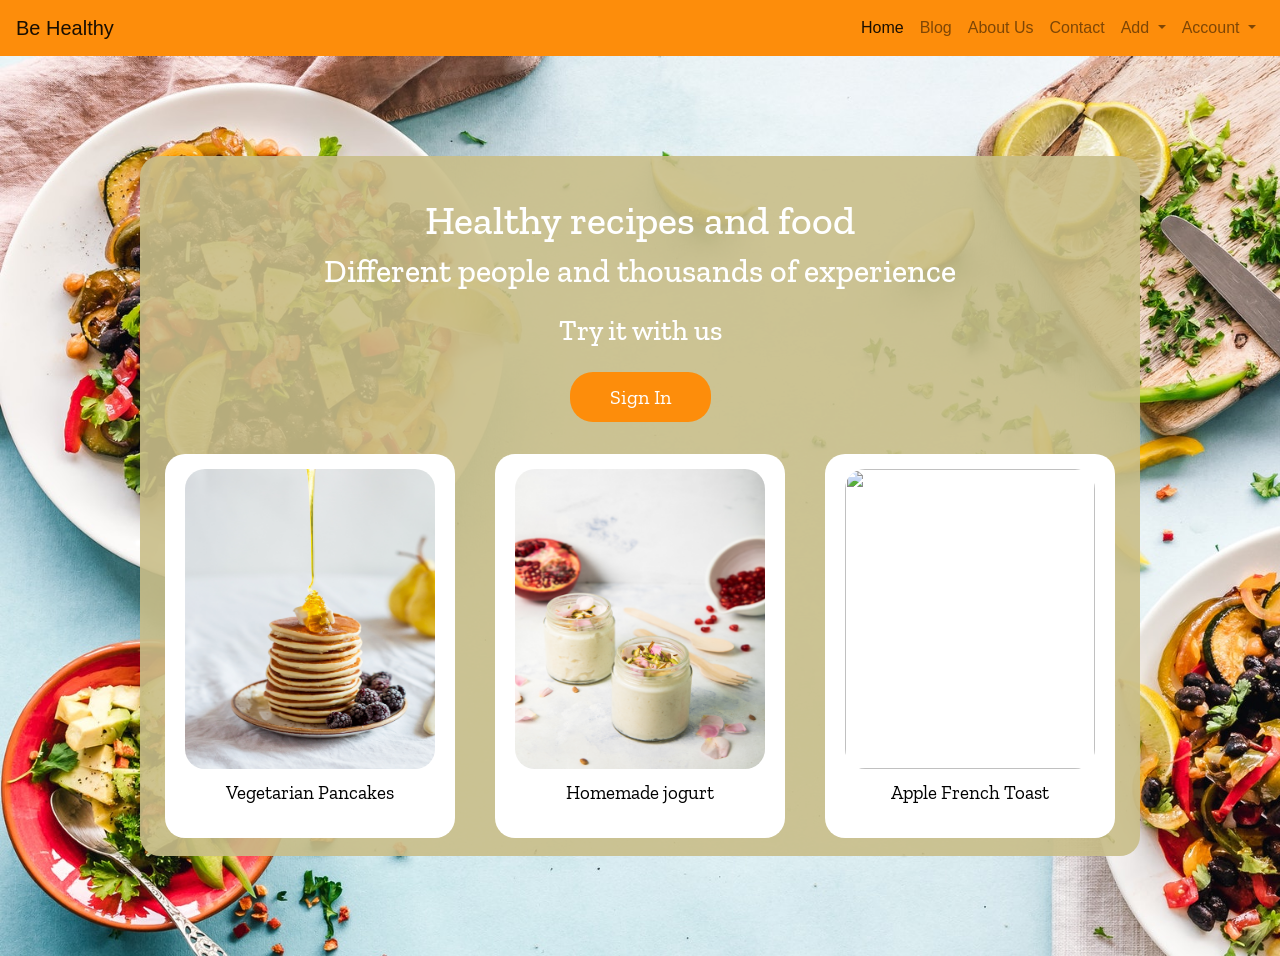
==== main.html @ 811f2bf8 "Initial commit" ====
<!DOCTYPE html>
<html lang="en">
<head>
	<!-- Required meta tags -->
    <meta charset="utf-8">
    <meta name="viewport" content="width=device-width, initial-scale=1, shrink-to-fit=no">
	<title>Be Healthy</title>
    <!-- Bootstrap CSS -->
    <link rel="stylesheet" href="sytle.css">
    <link rel="stylesheet" href="https://cdn.jsdelivr.net/npm/bootstrap@4.5.3/dist/css/bootstrap.min.css">
    <script src="https://code.jquery.com/jquery-3.5.1.slim.min.js"></script>
    <script src="https://cdn.jsdelivr.net/npm/bootstrap@4.5.3/dist/js/bootstrap.bundle.min.js"></script>
    <!-- Bootstrap CSS -->
    <link rel="stylesheet" href="style.css">
</head>
<body>

<nav class="navbar navbar-expand-lg navbar-light">
  <a class="navbar-brand" href="#">Be Healthy</a>
  <button class="navbar-toggler" type="button" data-toggle="collapse" data-target="#navbarNavDropdown" aria-controls="navbarNavDropdown" aria-expanded="false" aria-label="Toggle navigation">
    <span class="navbar-toggler-icon"></span>
  </button>
  <div class="collapse navbar-collapse" id="navbarNavDropdown">
    <ul class="navbar-nav ml-auto">
      <li class="nav-item active">
        <a class="nav-link" href="#">Home<span class="sr-only">(current)</span></a>
      </li>
      <li class="nav-item">
        <a class="nav-link" href="#">Blog</a>
      </li>
      <li class="nav-item">
        <a class="nav-link" href="#">About Us</a>
      </li>
      
      <li class="nav-item">
        <a class="nav-link" href="#">Contact</a>
      </li>
      <li class="nav-item dropdown">
        <a class="nav-link dropdown-toggle" href="#" id="navbarDropdownMenuLink" role="button" data-toggle="dropdown" aria-haspopup="true" aria-expanded="false">
          Add
        </a>
        <div class="dropdown-menu" aria-labelledby="navbarDropdownMenuLink">
          <a class="dropdown-item" href="#">Recipe</a>
          <a class="dropdown-item" href="#">Post</a>
        </div>
      </li>
      <li class="nav-item dropdown">
        <a class="nav-link dropdown-toggle" href="#" id="navbarDropdownMenuLink" role="button" data-toggle="dropdown" aria-haspopup="true" aria-expanded="false">
          Account
        </a>
        <div class="dropdown-menu" aria-labelledby="navbarDropdownMenuLink">
          <a class="dropdown-item" href="onclick">Sign In</a>
          <a class="dropdown-item" href="Sign_Up.html">Sign Up</a>
        </div>
      </li>
    </ul>
  </div>
</nav>

<!--- Image Slider --->
<div id="promo">
	<div class="ekran container">
		<h1>Healthy recipes and food</h1>
		<h2>Different people and thousands of experience</h2>
		<p><h3>Try it with us</h3></p>

		<p><button onclick="document.getElementById('id01').style.display='block'" style="width:auto;">Sign In</button><p>
		<div id="id01" class="modal">
  
 		 <form class="modal-content animate" action="/action_page.php" method="post">
 		 	<div class="sign-in">
 		 		<h2>SIGN IN</h2>
 		 	</div>
    		<div class="container1">

      			<label for="uname"><b>Username</b></label>
      			<input type="text" placeholder="Enter Username" name="uname" required>

      			<label for="psw"><b>Password</b></label>
      			<input type="password" placeholder="Enter Password" name="psw" required>

      			<label for="psw"><b>Repeat Password</b></label>
      			<input type="password" placeholder="Repeat Password" name="psw" required>
        
      			<button  class="footer" type="submit">Sign In</button>
      			<span class="container1"> Don't have an account?<a class="new" href="Sign_Up.html">Create new one</a></span>

    		</div>

    		
  		</form>
			</div>
			<div class="row">
						<div class="col">
							<img src="1-2.jpg">
							<p class="text">Vegetarian Pancakes</p>
						</div>
						<div class="col">
							<img src="3.jpg">
							<p class="text">Homemade jogurt</p>
						</div>
						<div class="col">
							<img src="3-2.jpg">
							<p class="text">Apple French Toast</p>
						</div>
					</div>
				</div>
				
			</div>
    	 

<script>
// Get the modal
var modal = document.getElementById('id01');

// When the user clicks anywhere outside of the modal, close it
window.onclick = function(event) {
    if (event.target == modal) {
        modal.style.display = "none";
    }
}
</script>














































</body>
</html>
---- style.css ----
@import url('https://fonts.googleapis.com/css2?family=Zilla+Slab:wght@300&display=swap');
/*@import url('https://fonts.googleapis.com/css2?family=Zilla+Slab:wght@500&display=swap');*/


#promo {
	width: 100%;
	height: 100vh;
	text-align: center;
	padding: 100px;
	background: url("back.jpg") no-repeat;
	background-size: cover;
}

.ekran {
	font-family: "Zilla Slab";
	color: white;
	border-radius: 20px;
	padding: 40px;
	background-color: rgb(201, 190, 137, 0.90);
	width: 1000px;
	height: 700px;
	margin: auto;
	display: grid;
	
}

input[type=text], input[type=password],input[type=email] {
  width: 100%;
  height: 60px;
  padding: 25px 20px;
  margin: 8px 0;
  display: inline-block;
  border: none;
  box-sizing: border-box;
  border-radius: 20px;
}

button {
  background-color: #fd8d0b;
  border-radius: 23px;
  font-size: 20px;
  color: white;
  padding: 10px 40px;
  border: none;
  cursor: pointer;
  width: 200px;
}

button:hover {
  opacity: 0.8;
}

.cancelbtn {
  width: auto;
  padding: 10px 18px;
  background-color: #f44336;
}

.container1 {
  padding: 20px;
  justify-content: center;
  font-size: 22px;
  display: table-footer-group;
}

button.footer{
	margin-top: 10px;
	margin-bottom: 25px;
}


span.psw {
  float: right;
  padding-top: 10px;
  border-style: none;
}

div.sign-in {
	width: 150px;
	height: 50px;
	margin: auto;
	background-color: #5b553e;
	border-radius: 15px;
	
}

.modal {
  /*display: none;*/ /* Hidden by default */
  /*position: fixed;*/ /* Stay in place */
  z-index: 1; /* Sit on top */
  left: 0;
  top: 0;
  width: 100%; /* Full width */
  height: 100%; /* Full height */
  overflow: auto; /* Enable scroll if needed */
  background-color: rgb(0,0,0); /* Fallback color */
  background-color: rgba(0,0,0,0.4); /* Black w/ opacity */
  padding-top: 60px;
}

.modal-content {
 	border-radius: 20px;
	padding: 40px;
	background-color: rgb(201, 190, 137);
	width: 500px;
	height: 600px;
	margin: 10% auto;
	display: grid;
}


.animate {
  -webkit-animation: animatezoom 0.6s;
  animation: animatezoom 0.6s
}

@-webkit-keyframes animatezoom {
  from {-webkit-transform: scale(0)} 
  to {-webkit-transform: scale(1)}
}
  
@keyframes animatezoom {
  from {transform: scale(0)} 
  to {transform: scale(1)}
}

/* Change styles for span and cancel button on extra small screens */
@media screen and (max-width: 300px) {
  span.psw {
     display: block;
     float: none;
  }
}




.row {
	column-count: 3;
	column-gap: 40px;

}

.col {
	padding:15px;
	width:250px;
	height:320;
	background-color: white;
	border-radius: 20px;
	text-align: center;
}

img {
	width: 250px;
	height: 300px;
	border-radius: 20px;

}

.text {
	padding-top: 10px;
	color:black;
	font-family: "Zilla Slab";
	font-size: 19px;
}



.navbar {
	background-color: #fd8d0b;
}

.new {
	border-style: none;
	text-decoration: none;
	color: black;
}

.Form_1{
	font-family: "Zilla Slab";
	color: white;
	border-radius: 20px;
	padding: 40px;
	background-color: rgb(201, 190, 137);
	width: 500px;
	height: 650px;
	margin: auto;
	display: grid;
	
}
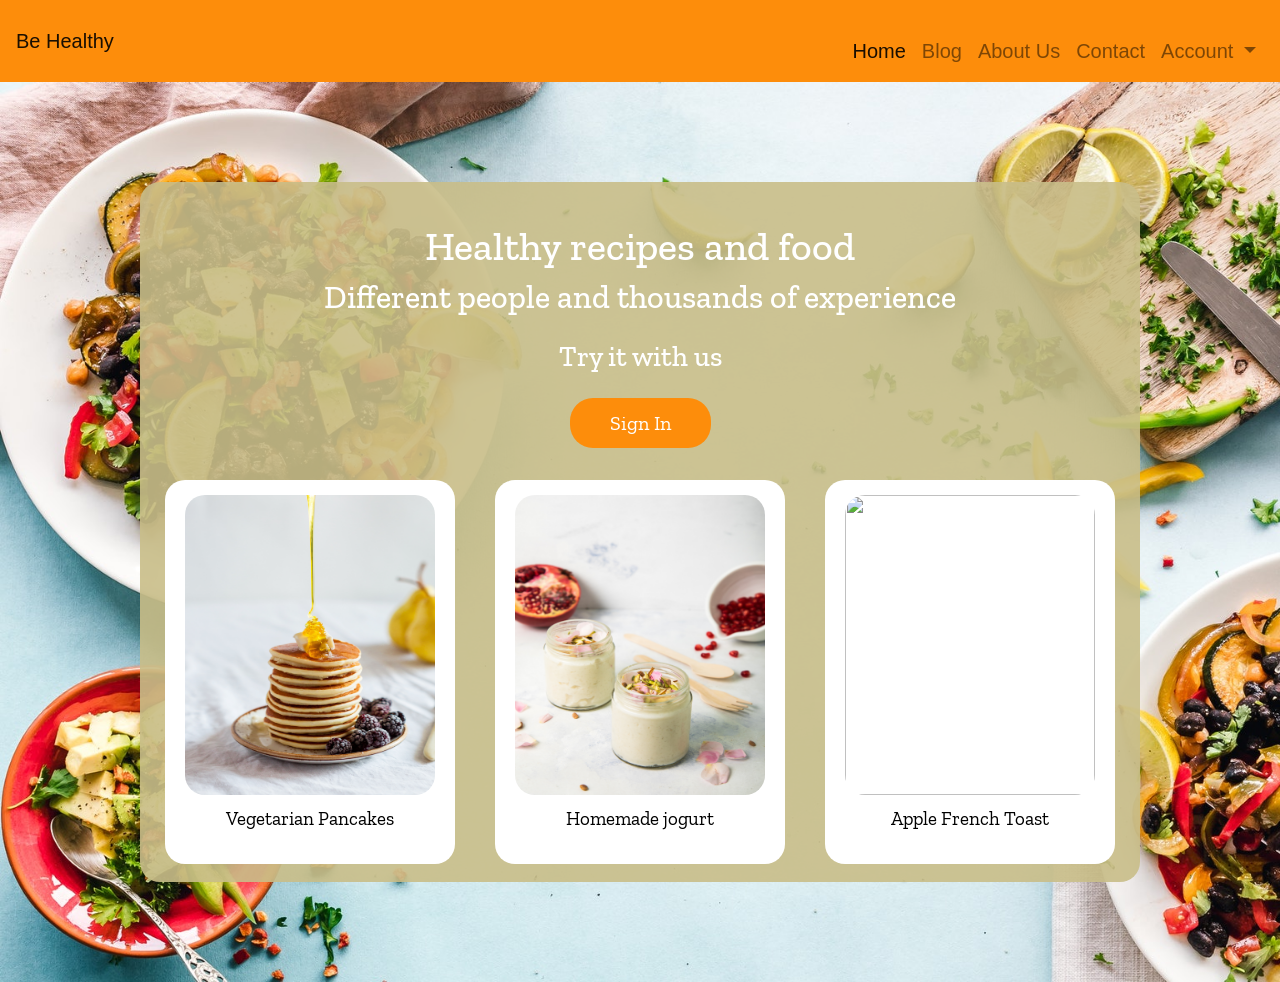
==== commit 7340fefb: "Add few more pages" ====
--- a/main.html
+++ b/main.html
@@ -3,7 +3,7 @@
 <head>
 	<!-- Required meta tags -->
     <meta charset="utf-8">
-    <meta name="viewport" content="width=device-width, initial-scale=1, shrink-to-fit=no">
+    <meta name="viewport" content="width=device-width, initial-scale=1">
 	<title>Be Healthy</title>
     <!-- Bootstrap CSS -->
     <link rel="stylesheet" href="sytle.css">
@@ -19,14 +19,14 @@
   <a class="navbar-brand" href="#">Be Healthy</a>
   <button class="navbar-toggler" type="button" data-toggle="collapse" data-target="#navbarNavDropdown" aria-controls="navbarNavDropdown" aria-expanded="false" aria-label="Toggle navigation">
     <span class="navbar-toggler-icon"></span>
-  </button>
+  </button class="main">
   <div class="collapse navbar-collapse" id="navbarNavDropdown">
     <ul class="navbar-nav ml-auto">
       <li class="nav-item active">
         <a class="nav-link" href="#">Home<span class="sr-only">(current)</span></a>
       </li>
       <li class="nav-item">
-        <a class="nav-link" href="#">Blog</a>
+        <a class="nav-link" href="blog.html">Blog</a>
       </li>
       <li class="nav-item">
         <a class="nav-link" href="#">About Us</a>
@@ -34,15 +34,6 @@
       
       <li class="nav-item">
         <a class="nav-link" href="#">Contact</a>
-      </li>
-      <li class="nav-item dropdown">
-        <a class="nav-link dropdown-toggle" href="#" id="navbarDropdownMenuLink" role="button" data-toggle="dropdown" aria-haspopup="true" aria-expanded="false">
-          Add
-        </a>
-        <div class="dropdown-menu" aria-labelledby="navbarDropdownMenuLink">
-          <a class="dropdown-item" href="#">Recipe</a>
-          <a class="dropdown-item" href="#">Post</a>
-        </div>
       </li>
       <li class="nav-item dropdown">
         <a class="nav-link dropdown-toggle" href="#" id="navbarDropdownMenuLink" role="button" data-toggle="dropdown" aria-haspopup="true" aria-expanded="false">
@@ -64,7 +55,7 @@
 		<h2>Different people and thousands of experience</h2>
 		<p><h3>Try it with us</h3></p>
 
-		<p><button onclick="document.getElementById('id01').style.display='block'" style="width:auto;">Sign In</button><p>
+		<p><button class="main" onclick="document.getElementById('id01').style.display='block'" style="width:auto;">Sign In</button><p>
 		<div id="id01" class="modal">
   
  		 <form class="modal-content animate" action="/action_page.php" method="post">
--- a/style.css
+++ b/style.css
@@ -23,6 +23,31 @@
 	display: grid;
 	
 }
+
+               /*BLOG PAGE*/
+
+#blog {
+	width: 100%;
+	height: 100vh;
+	text-align: center;
+	padding: 100px;
+	background: url("blog_back.jpg") no-repeat;
+	background-size: cover;
+}
+
+.back {
+	font-family: "Zilla Slab";
+	border-radius: 20px;
+	padding: 40px;
+	width: 1250px;
+	height: 700px;
+	background-color: rgb(201, 190, 137, 0.90);
+	margin: auto;
+	display: grid;
+
+}
+
+                   /*END OF BLOG PAGE*/
 
 input[type=text], input[type=password],input[type=email] {
   width: 100%;
@@ -35,7 +60,7 @@
   border-radius: 20px;
 }
 
-button {
+.main{
   background-color: #fd8d0b;
   border-radius: 23px;
   font-size: 20px;
@@ -46,7 +71,7 @@
   width: 200px;
 }
 
-button:hover {
+.main:hover {
   opacity: 0.8;
 }
 
@@ -63,7 +88,13 @@
   display: table-footer-group;
 }
 
-button.footer{
+.footer{
+	background-color: #fd8d0b;
+	border-radius: 23px;
+  font-size: 20px;
+  color: white;
+  	border: none;
+  	width: 200px;
 	margin-top: 10px;
 	margin-bottom: 25px;
 }
@@ -189,32 +220,97 @@
 	
 }
 
-
-
-
-
-
-
-
-
-
-
-
-
-
-
-
-
-
-
-
-
-
-
-
-
-
-
-
-
-
+/*BLOG PAGE*/
+
+.set {
+	background-color: rgb(141, 133, 100);
+	border-radius: 20px;
+	grid-column-start: 2;
+	grid-column-end: span 1;
+	grid-row-start: 1;
+	grid-row-end: span 2;
+	margin-left: -25px;
+	width: 600px;
+}
+
+.cont-hav {
+	display: grid;
+	grid-template-columns: 20px 605px auto 20px;
+	grid-template-rows: 20px 330px auto 20px;
+}
+
+ul {
+	margin-top: 20px;
+	margin-left: 420px;
+	text-align: left;
+	list-style: none;
+	font-size: 20px;
+}
+
+.edit{
+	margin-top: 20px;
+	margin-left: 400px;
+	width: 90px;
+	height: 30px;
+	background-color: #fd8d0b;
+	border: none;
+	border-radius: 25px;
+	color: white;
+}
+
+.about {
+	grid-column-start: 2;
+	grid-column-end: span 1;
+	grid-row-start: 3;
+	grid-row-end: 4;
+	width: 600px;
+	height: 200px;
+	border-radius: 20px;
+	background-color: rgb(141, 133, 100);	
+	margin-top: 10px;
+	margin-left: -25px;
+}
+
+.Add-Post {
+	background-color:  #fd8d0b;
+	border-style: none;
+	border-radius: 20px;
+	width: 200px;
+	height: 80px;
+	font-size: 27px;
+	color: white;
+	margin-top: 170px;
+}
+
+.photo {
+	wei
+}
+
+
+
+
+
+
+
+
+
+
+
+
+
+
+
+
+
+
+
+
+
+
+
+
+
+
+
+
+
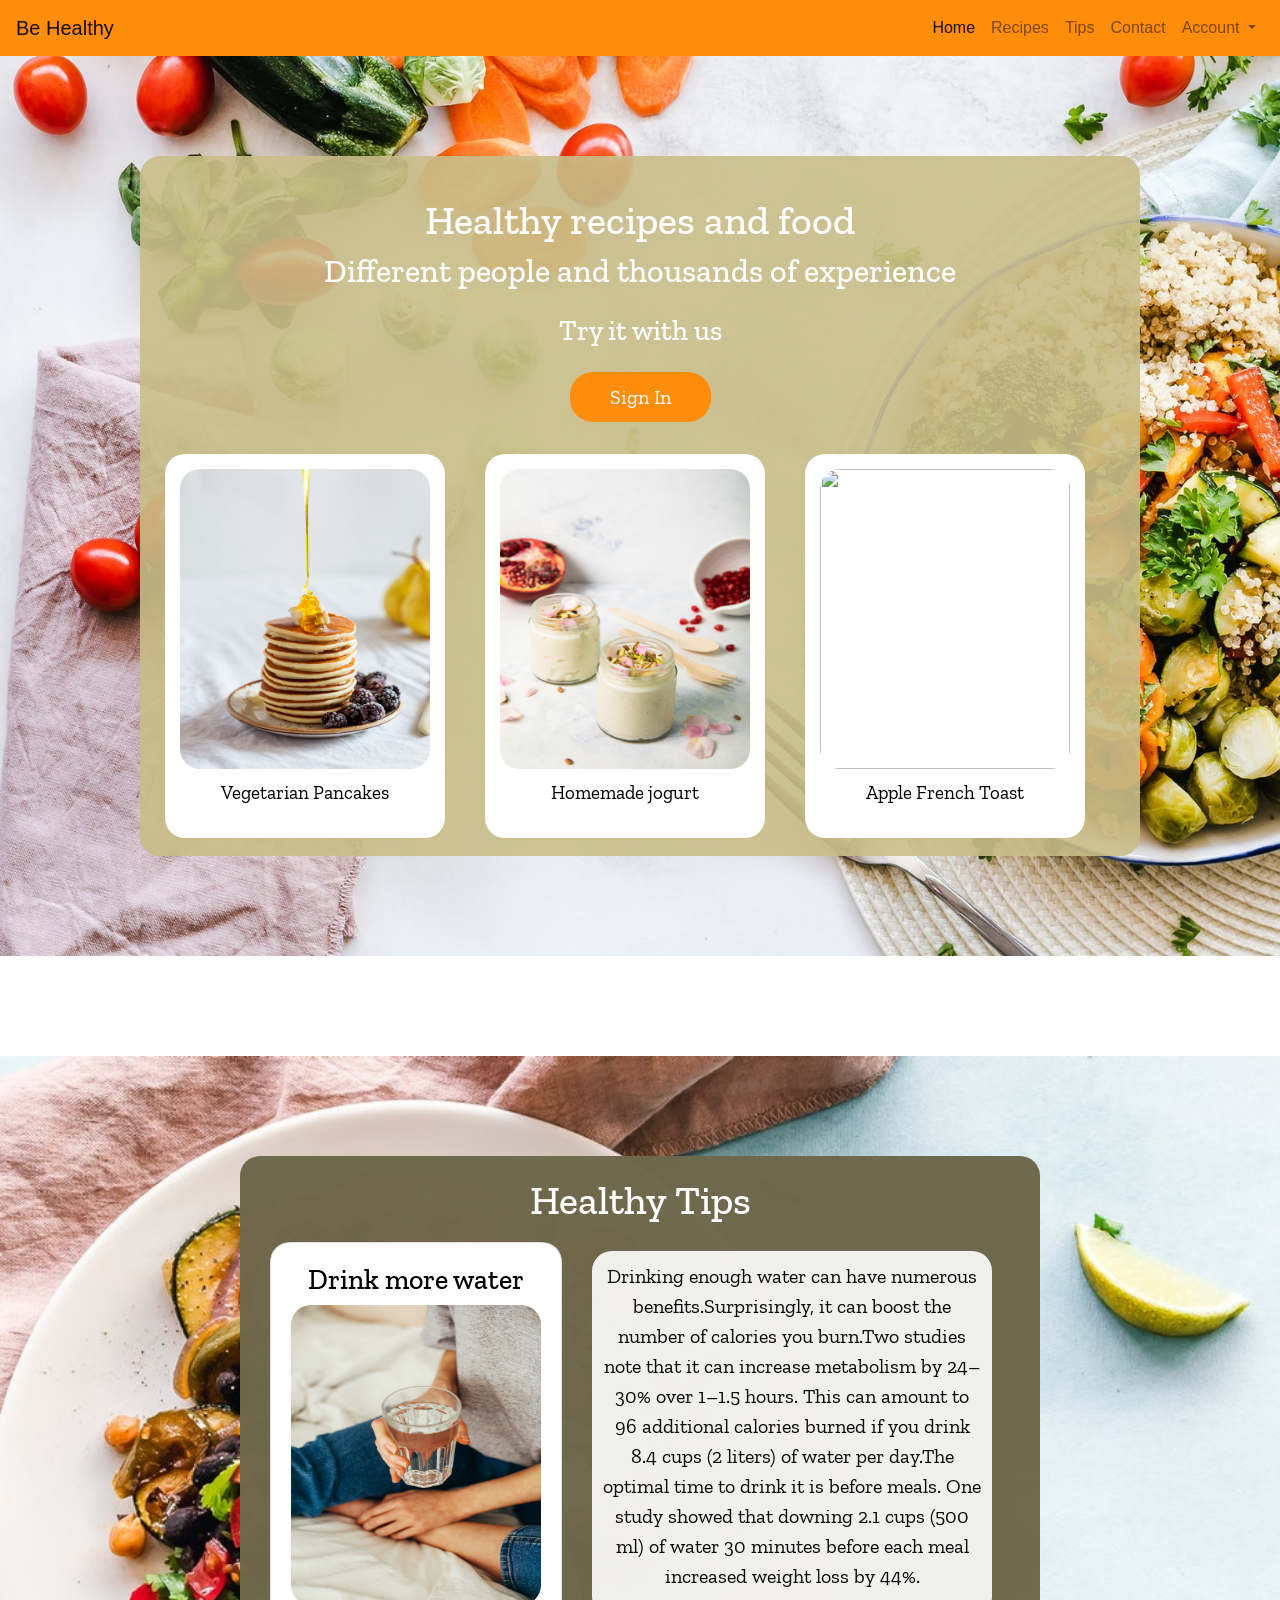
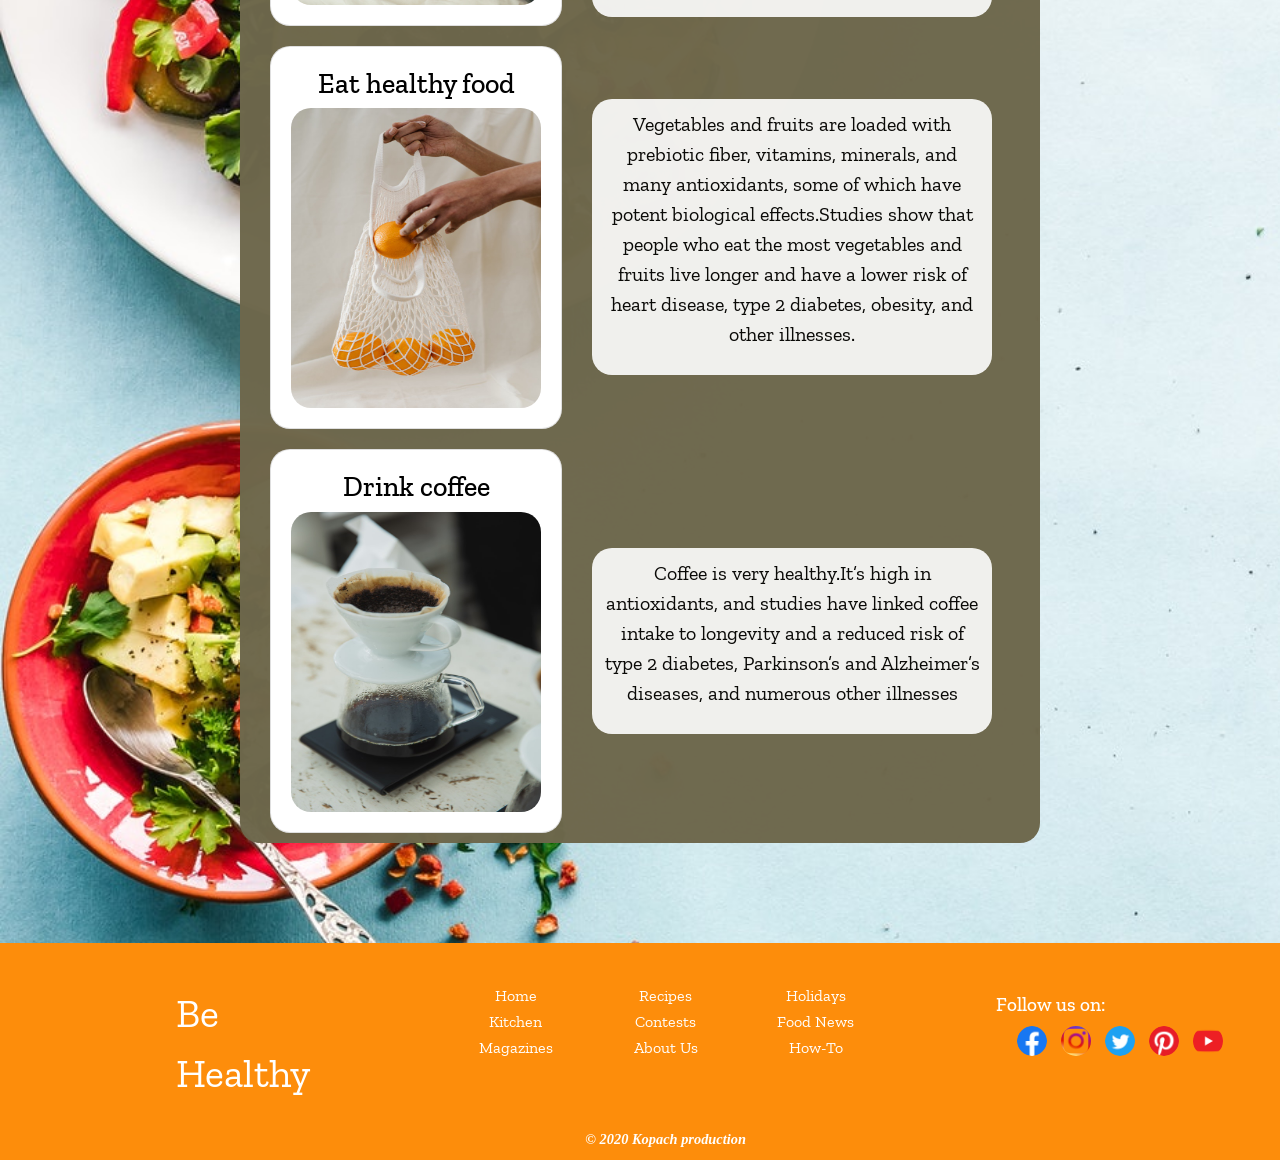
==== commit f5c974c3: "Complete the project" ====
--- a/main.html
+++ b/main.html
@@ -12,8 +12,12 @@
     <script src="https://cdn.jsdelivr.net/npm/bootstrap@4.5.3/dist/js/bootstrap.bundle.min.js"></script>
     <!-- Bootstrap CSS -->
     <link rel="stylesheet" href="style.css">
+    <script src=firebase.js></script>
+    <script src=login.js></script>
 </head>
 <body>
+    
+    
 
 <nav class="navbar navbar-expand-lg navbar-light">
   <a class="navbar-brand" href="#">Be Healthy</a>
@@ -21,84 +25,151 @@
     <span class="navbar-toggler-icon"></span>
   </button class="main">
   <div class="collapse navbar-collapse" id="navbarNavDropdown">
-    <ul class="navbar-nav ml-auto">
-      <li class="nav-item active">
-        <a class="nav-link" href="#">Home<span class="sr-only">(current)</span></a>
-      </li>
-      <li class="nav-item">
-        <a class="nav-link" href="blog.html">Blog</a>
-      </li>
-      <li class="nav-item">
-        <a class="nav-link" href="#">About Us</a>
-      </li>
-      
-      <li class="nav-item">
-        <a class="nav-link" href="#">Contact</a>
-      </li>
-      <li class="nav-item dropdown">
-        <a class="nav-link dropdown-toggle" href="#" id="navbarDropdownMenuLink" role="button" data-toggle="dropdown" aria-haspopup="true" aria-expanded="false">
-          Account
-        </a>
-        <div class="dropdown-menu" aria-labelledby="navbarDropdownMenuLink">
-          <a class="dropdown-item" href="onclick">Sign In</a>
-          <a class="dropdown-item" href="Sign_Up.html">Sign Up</a>
-        </div>
-      </li>
-    </ul>
-  </div>
+    	<ul class="navbar-nav ml-auto">
+      		<li class="nav-item active">
+       		 	<a class="nav-link" href="#">Home<span class="sr-only">(current)</span></a>
+      		</li>
+      		<li class="nav-item">
+       			 <a class="nav-link" href="blog.html">Recipes</a>
+      		</li>
+      		<li class="nav-item">
+       			 <a class="nav-link" href="#about">Tips</a>
+      		</li>
+      		<li class="nav-item">
+        		<a class="nav-link" href="#contact">Contact</a>
+      		</li>
+      		<li class="nav-item dropdown">
+        		<a class="nav-link dropdown-toggle" href="#" id="navbarDropdownMenuLink" role="button" data-toggle="dropdown" aria-haspopup="true" aria-expanded="false">
+          			Account
+        		</a>
+        		<div class="dropdown-menu" aria-labelledby="navbarDropdownMenuLink">
+          			<a class="dropdown-item" href="onclick">Sign In</a>
+          			<a class="dropdown-item" href="Sign_Up.html">Sign Up</a>
+        		</div>
+      		</li>
+    	</ul>
+  	</div>
 </nav>
 
 <!--- Image Slider --->
 <div id="promo">
-	<div class="ekran container">
+	<div class="ekran">
 		<h1>Healthy recipes and food</h1>
 		<h2>Different people and thousands of experience</h2>
 		<p><h3>Try it with us</h3></p>
 
 		<p><button class="main" onclick="document.getElementById('id01').style.display='block'" style="width:auto;">Sign In</button><p>
 		<div id="id01" class="modal">
-  
- 		 <form class="modal-content animate" action="/action_page.php" method="post">
- 		 	<div class="sign-in">
- 		 		<h2>SIGN IN</h2>
- 		 	</div>
-    		<div class="container1">
-
-      			<label for="uname"><b>Username</b></label>
-      			<input type="text" placeholder="Enter Username" name="uname" required>
-
-      			<label for="psw"><b>Password</b></label>
-      			<input type="password" placeholder="Enter Password" name="psw" required>
-
-      			<label for="psw"><b>Repeat Password</b></label>
-      			<input type="password" placeholder="Repeat Password" name="psw" required>
-        
-      			<button  class="footer" type="submit">Sign In</button>
-      			<span class="container1"> Don't have an account?<a class="new" href="Sign_Up.html">Create new one</a></span>
-
-    		</div>
-
-    		
-  		</form>
-			</div>
-			<div class="row">
-						<div class="col">
-							<img src="1-2.jpg">
-							<p class="text">Vegetarian Pancakes</p>
-						</div>
-						<div class="col">
-							<img src="3.jpg">
-							<p class="text">Homemade jogurt</p>
-						</div>
-						<div class="col">
-							<img src="3-2.jpg">
-							<p class="text">Apple French Toast</p>
-						</div>
-					</div>
+	  
+	 		 <form class="modal-content animate"  method="post">
+	 		 	<div class="sign-in">
+	 		 		<h2>SIGN IN</h2>
+	 		 	</div>
+	    		<div class="container1">
+
+	      			<label for="uname"><b>Username</b></label>
+	      			<input type="text" placeholder="Enter Username" name="uname" required>
+
+	      			<label for="psw"><b>Password</b></label>
+	      			<input type="password" placeholder="Enter Password" name="psw" required>
+
+	      			<label for="psw"><b>Repeat Password</b></label>
+	      			<input type="password" placeholder="Repeat Password" name="psw" required>
+	        
+	      			<button  class="footer" type="submit">Sign In</button>
+	      			<span class="container1"> Don't have an account?<a class="new" href="Sign_Up.html">Create new one</a></span>
+
+	    		</div>
+			</form>
+		</div>
+		<div class="row">
+			<div class="col1">
+				<img src="img/1-2.jpg">
+				<p class="text">Vegetarian Pancakes</p>
+			</div>
+			<div class="col1">
+				<img src="img/3.jpg">
+				<p class="text">Homemade jogurt</p>
+			</div>
+			<div class="col1">
+				<img src="img/3-2.jpg">
+				<p class="text">Apple French Toast</p>
+			</div>
+		</div>
+	</div>
+</div>    	 
+
+<div  id="about" class="About-us">
+	<div class="box">
+		<h1>Healthy Tips</h1>
+		<div class="row-1">
+			<div class="column">
+				<div class="card">
+					<h3>Drink more water</h3>
+					<img src="img/tricks.jpg">
 				</div>
-				
-			</div>
-    	 
+			</div>
+			<div class="column">
+				<div class="card">
+					<h3>Eat healthy food</h3>
+					<img src="img/oranges.jpg">
+				</div>
+			</div>
+			<div class="column">
+				<div class="card">
+					<h3>Drink coffee</h3>
+					<img src="img/coffe.jpg">
+				</div>
+			</div>
+			<div class="text-inf">
+					<p>Drinking enough water can have numerous benefits.Surprisingly, it can boost the number of calories you burn.Two studies note that it can increase metabolism by 24–30% over 1–1.5 hours. This can amount to 96 additional calories burned if you drink 8.4 cups (2 liters) of water per day.The optimal time to drink it is before meals. One study showed that downing 2.1 cups (500 ml) of water 30 minutes before each meal increased weight loss by 44%.</p>
+			</div>
+			<div class="text-inf-1">
+					<p>Vegetables and fruits are loaded with prebiotic fiber, vitamins, minerals, and many antioxidants, some of which have potent biological effects.Studies show that people who eat the most vegetables and fruits live longer and have a lower risk of heart disease, type 2 diabetes, obesity, and other illnesses.</p>
+			</div>
+			<div class="text-inf-2">
+					<p>Coffee is very healthy.It’s high in antioxidants, and studies have linked coffee intake to longevity and a reduced risk of type 2 diabetes, Parkinson’s and Alzheimer’s diseases, and numerous other illnesses</p>
+			</div>
+		</div>
+	</div>
+</div>
+
+
+
+<footer id="contact">
+		<p class="item1">Be Healthy<p>
+		<div class="item2">
+			<table>
+				<tr>
+					<td><a href="" title="Home Page">Home</a></td>
+					<td><a href="" title="Check out all recipes">Recipes</a></td>
+					<td><a href="" title="Best dishes for Holidays">Holidays</a></td>
+				</tr>
+				<tr>
+					<td><a href="" title="Best tools">Kitchen</a></td>
+					<td><a href="" title="Our contest">Contests</a></td>
+					<td><a href="" title="Everything about food">Food News</a></td>
+				</tr>
+				<tr>
+					<td><a href="" title="Our Magazines">Magazines</a></td>
+					<td><a href="" title="Everything about this blog">About Us</a></td>
+					<td><a href="" title="Help">How-To</a></td>
+				</tr>
+			</table>
+		</div>
+		<div class="item3">
+			<h6>Follow us on:</h6>
+			<a href="https://www.facebook.com/" target="_blank" title="Check out our facebook page"><img src="img/fb.png" alt="facebook"></a>
+			<a href="https://www.instagram.com/" target="_blank" title="Check out our instagram page"><img src="img/ins.png" alt="instagram"></a>
+			<a href="https://twitter.com/" target="_blank" title="Check out our twitter page"><img src="img/twi.png" alt="twitter"></a>
+                       	<a href="https://www.pinterest.com/" target="_blank" title="Check out our pinterest page"><img src="img/pi.png" alt="pinterest"></a>
+			<a href="https://www.youtube.com/" target="_blank" title="Check out our youtube page"><img src="img/y.png" alt="youtube"></a>
+		</div>
+		<div class="item4"></div>
+		<div class="item5"><i><b><a>© 2020 Kopach production</a></b></i></div>
+		<div class="item6"></div>
+	</footer>
+
 
 <script>
 // Get the modal
@@ -155,7 +226,5 @@
 
 
 
-
-
 </body>
 </html>
--- a/style.css
+++ b/style.css
@@ -7,7 +7,7 @@
 	height: 100vh;
 	text-align: center;
 	padding: 100px;
-	background: url("back.jpg") no-repeat;
+	background: url("img/blog_back.jpg") no-repeat;
 	background-size: cover;
 }
 
@@ -24,6 +24,53 @@
 	
 }
 
+@media screen and (max-width: 1200px) {
+  #promo {
+    width: 100%;
+    height: auto;
+    text-align: center;
+    padding: 100px;
+    background: url("img/blog_back.jpg") no-repeat;
+    background-size: cover;
+  }
+
+  .ekran {
+    width: 100%;
+    height: auto;
+    font-family: "Zilla Slab";
+    color: white;
+    border-radius: 20px;
+    padding: 40px;
+    background-color: rgb(201, 190, 137, 0.90);
+    margin: auto;
+    
+  }
+
+  .row {
+    column-count: 0;
+    column-gap: 40px;
+
+  }
+
+  .col1 {
+    width: 100%;
+    margin-top: 20px;
+    background-color: white;
+    border-radius: 20px;
+    text-align: center;
+  }
+
+  .container1 {
+  padding: 20px;
+  /*justify-content: center;*/
+  font-size: 22px;
+  display: block;
+  /*display: table-footer-group;*/
+}
+
+}
+
+
                /*BLOG PAGE*/
 
 #blog {
@@ -31,7 +78,7 @@
 	height: 100vh;
 	text-align: center;
 	padding: 100px;
-	background: url("blog_back.jpg") no-repeat;
+	background: url("img/blog_back.jpg") no-repeat;
 	background-size: cover;
 }
 
@@ -39,17 +86,60 @@
 	font-family: "Zilla Slab";
 	border-radius: 20px;
 	padding: 40px;
-	width: 1250px;
-	height: 700px;
+	width: auto;
+	height: auto;
 	background-color: rgb(201, 190, 137, 0.90);
 	margin: auto;
 	display: grid;
 
 }
 
+@media screen and (max-width: 900px) {
+  #blog {
+  width: 100%;
+  height: auto;
+  background: url("img/blog_back.jpg") no-repeat;
+  background-size: cover;
+  display: grid;
+  grid-template-columns: 20% 20% 20% 20% 20%;
+}
+
+.back {
+  font-family: "Zilla Slab";
+  border-radius: 20px;
+  padding: 40px;
+  background-color: rgb(201, 190, 137, 0.90);
+  margin: auto;
+  
+
+}
+
+#col {
+  display: block;
+  background-color: white;
+  border-radius: 20px;
+}
+
+.cont-hav {
+  grid-column-start: 0;
+  width: 100%;
+}
+
+.adding {
+    margin-top: 20px;
+    border-style: none;
+    height: auto;
+    font-family: "Zilla Slab";
+    border-radius: 20px;
+    color: white;
+    font-size: 40px;
+    background-color: orange;
+}
+  }
+
                    /*END OF BLOG PAGE*/
 
-input[type=text], input[type=password],input[type=email] {
+input[type=text], input[type=password],input[type=email],input[type=number] {
   width: 100%;
   height: 60px;
   padding: 25px 20px;
@@ -163,32 +253,67 @@
   }
 }
 
-
-
-
 .row {
 	column-count: 3;
 	column-gap: 40px;
 
 }
 
-.col {
+.col1 {
 	padding:15px;
-	width:250px;
-	height:320;
+	width:280px;
+	height:auto;
 	background-color: white;
 	border-radius: 20px;
 	text-align: center;
+}
+
+#col {
+  padding:15px;
+  width:280px;
+  height:auto;
+  background-color: white;
+  border-radius: 20px;
+  text-align: center;
+
+}
+ 
+.colm{
+  display: none;
+  margin-top: 20px;
+  padding:15px;
+  background-color: white;
+  border-radius: 20px;
+  text-align: center;
+}
+
+.colm-1{
+  margin-top: 20px;
+  display: grid;
+  padding:15px;
+  width:auto;
+  height:auto;
+  border-radius: 20px;
+  text-align: center;
+  background-color: rgb(110, 104, 76);
+  font-size: 20px;
+  color: white;
+}
+
+.opis {
+  background-color: rgb(192, 186, 165, 0.60);
+  border-radius: 20px;
 }
 
 img {
 	width: 250px;
 	height: 300px;
 	border-radius: 20px;
-
 }
 
 .text {
+  border-style: none;
+  background-color: white;
 	padding-top: 10px;
 	color:black;
 	font-family: "Zilla Slab";
@@ -220,97 +345,383 @@
 	
 }
 
+
+
 /*BLOG PAGE*/
 
-.set {
-	background-color: rgb(141, 133, 100);
-	border-radius: 20px;
-	grid-column-start: 2;
-	grid-column-end: span 1;
-	grid-row-start: 1;
-	grid-row-end: span 2;
-	margin-left: -25px;
-	width: 600px;
-}
-
 .cont-hav {
-	display: grid;
-	grid-template-columns: 20px 605px auto 20px;
-	grid-template-rows: 20px 330px auto 20px;
-}
-
-ul {
-	margin-top: 20px;
-	margin-left: 420px;
-	text-align: left;
-	list-style: none;
-	font-size: 20px;
-}
-
-.edit{
-	margin-top: 20px;
-	margin-left: 400px;
-	width: 90px;
-	height: 30px;
-	background-color: #fd8d0b;
-	border: none;
-	border-radius: 25px;
-	color: white;
-}
-
-.about {
-	grid-column-start: 2;
-	grid-column-end: span 1;
-	grid-row-start: 3;
-	grid-row-end: 4;
-	width: 600px;
-	height: 200px;
-	border-radius: 20px;
-	background-color: rgb(141, 133, 100);	
-	margin-top: 10px;
-	margin-left: -25px;
-}
-
-.Add-Post {
-	background-color:  #fd8d0b;
-	border-style: none;
-	border-radius: 20px;
-	width: 200px;
-	height: 80px;
-	font-size: 27px;
-	color: white;
-	margin-top: 170px;
-}
-
-.photo {
-	wei
-}
-
-
-
-
-
-
-
-
-
-
-
-
-
-
-
-
-
-
-
-
-
-
-
-
-
-
-
-
-
+  display: grid;
+	grid-template-columns: 20% 20% 20% 20% 20%;
+  align-items:center;
+}
+
+.adding {
+    margin-top: 20px;
+    max-width: 300px;
+    border-style: none;
+    height: auto;
+    font-family: "Zilla Slab";
+    border-radius: 20px;
+    color: white;
+    font-size: 40px;
+    background-color: orange;
+}
+
+
+.formPopup {
+  display: none;
+  position: fixed;
+  border-radius: 20px;
+  padding: 50px;
+  margin: auto;
+  background-color: rgb(110, 104, 76, 0.98);
+}
+
+
+.form-container {
+  font-family: "Zilla Slab";
+  text-align: center;
+  font-size: 15px;
+  border-radius: 20px;
+  padding: 20px;
+  background-color: rgb(201, 190, 137);
+  width: 500px;
+  height: auto;
+  margin-bottom: 40px;
+  
+}
+
+.btn {
+    margin-top: 20px;
+    max-width: 300px;
+    border-style: none;
+    height: auto;
+    font-family: "Zilla Slab";
+    border-radius: 20px;
+    color: white;
+    font-size: 20px;
+    background-color: orange;
+}
+
+/*About us*/
+
+.About-us {
+  margin-top: 100px;
+  text-align: center;
+  font-family: "Zilla Slab";
+  padding: 100px;
+  background: url("img/back_1.jpg") no-repeat;
+  background-size: cover;
+  box-sizing: border-box;
+}
+
+.box {
+  padding-top: 20px;
+  color: white;
+  border-radius: 20px;
+  margin-left: auto;
+  margin-right: auto;
+  width: 800px;
+  background-color: rgb(110, 104, 76, 0.98);
+}
+
+.row-1{
+  align-items: center;
+  display: grid;
+  grid-template-columns: 400px 50%;
+  grid-template-rows: auto;
+}
+
+.column {
+  grid-column-start: 0;
+  grid-column-end: 1;
+  float: center;
+  padding: 10px 30px;
+  border-radius: 20px;
+  border-style: none;
+}
+
+.card {
+  color: black;
+  align-items: center;
+  padding: 20px;
+  border-radius: 20px;
+}
+
+.text-inf {
+  color: black;
+  font-size: 20px;
+  border-radius: 20px;
+  padding: 10px;
+  background-color: white;
+  opacity: 0.90;
+  grid-column-start: 1;
+  grid-column-end: 2;
+  grid-row-start: 0;
+  grid-row-end: 1;
+}
+
+.text-inf-1 {
+  color: black;
+  font-size: 20px;
+  border-radius: 20px;
+  padding: 10px;
+  opacity: 0.90;
+  background-color: white;
+  grid-column-start: 1;
+  grid-column-end: 2;
+  grid-row-start: 1;
+  grid-row-end: 2;
+}
+
+.text-inf-2 {
+  color: black;
+  font-size: 20px;
+  border-radius: 20px;
+  padding: 10px;
+  opacity: 0.90;
+ background-color: white;
+  grid-column-start: 1;
+  grid-column-end: 2;
+  grid-row-start: 2;
+  grid-row-end: 3;
+}
+
+
+
+
+@media screen and (max-width: 900px) {
+
+.About-us {
+  margin-top: 100px;
+  text-align: center;
+  font-family: "Zilla Slab";
+  padding: 100px;
+  background: url("back_1.jpg") no-repeat;
+  background-size: cover;
+  /*s*/
+}
+
+  .box {
+    width: 100%;
+    height: auto;
+    padding-top: 20px;
+    color: white;
+    border-radius: 20px;
+    background-color: rgb(110, 104, 76, 0.98);
+  }
+
+  .row-1{
+    /*align-items: center;*/
+    display: block;
+    grid-template-columns: 400px;
+  }
+
+    .text-inf {
+    margin-top: 20px;
+    margin-left: 10px;
+    margin-right: 10px;
+    color: black;
+    font-size: 20px;
+    border-radius: 20px;
+    padding: 10px;
+    background-color: white;
+    opacity: 0.90;
+    grid-column-start: 0;
+    grid-column-end: 1;
+/*  grid-row-start: 1;
+    grid-row-end: 2;*/
+  }
+
+  .text-inf-1 {
+    margin-top: 20px;
+    margin-left: 10px;
+    margin-right: 10px;
+    color: black;
+    font-size: 20px;
+    border-radius: 20px;
+    padding: 10px;
+    opacity: 0.90;
+    background-color: white;
+    grid-column-start: 0;
+    grid-column-end: 1;
+    /*grid-row-start: 3;
+    grid-row-end: 4;*/
+  }
+
+  .text-inf-2 {
+    margin-top: 20px;
+    margin-left: 10px;
+    margin-right: 10px;
+    color: black;
+    font-size: 20px;
+    border-radius: 20px;
+    padding: 10px;
+    opacity: 0.90;
+   background-color: white;
+    grid-column-start: 0;
+    grid-column-end: 1;
+/*    grid-row-start: 5;
+    grid-row-end: 6;*/
+  }
+
+  .column {
+    grid-column-start: 0;
+    grid-column-end: 1;
+    float: none;
+    padding: 10px 30px;
+    border-radius: 20px;
+    border-style: none;
+  }
+}
+
+
+/*Contact footer*/
+
+footer {
+  padding-top: 40px;
+  display: grid; 
+  background-color: #fd8d0b;
+  grid-template-columns: 2% 25% 30% 20% auto 2%;
+  grid-template-rows: auto auto;
+}
+
+footer .item1 {
+  font-family: "Zilla Slab";
+  color: white;
+  padding-left: 150px;
+  font-size: 40px;
+  grid-column: 2/3;
+  grid-row: 1/2;
+}
+
+footer .item2 {
+  color: white;
+  font-family: "Zilla Slab";
+  grid-column: 3/5;
+  grid-row: 1/2;
+}
+
+footer .item3 {
+  color: white;
+  font-family: "Zilla Slab";
+  grid-column: 5/6;
+  grid-row: 1/2;
+}
+
+footer .item4 {
+  color: white;
+  font-family: "Zilla Slab";
+  grid-column: 2/3;
+  grid-row: 2/3;
+}
+
+footer .item5 {
+  color: white;
+  font-family: "Zilla Slab";
+  grid-column: 3/5;
+  grid-row: 2/3;
+  font-size: 90%;
+        text-align: center;
+        padding: 10px;
+
+}
+
+footer .item6 {
+  font-family: "Zilla Slab";
+  grid-column: 5/6;
+  grid-row: 2/3;
+}
+
+footer > div {
+        background-color:  #fd8d0b;
+        color: white;
+        font-family: "Zilla Slab";
+        text-align: center;
+}
+
+footer a {
+  text-decoration: none;
+  color: white;
+}
+
+footer .item1 img {
+  width: 80%;
+  padding-left: 10px;
+  padding-top: 10px;
+  max-width: 400px;
+}
+
+footer .item2 table {
+  margin-left: auto;
+  margin-right: auto;
+}
+
+footer .item2 td {
+  width: 150px;
+  height: 25px;
+}
+
+footer .item3 h6 {
+  font-size: 120%;
+  margin: 10px;
+  text-align: left;
+}
+
+footer .item3 img {
+  width: 30px;
+  height: 30px;
+  margin: 5px;
+  margin-top: 0px;
+}
+
+@media (max-width: 1200px) {
+  footer .item1 {
+    grid-column: 2/6;
+    grid-row: 1/2;
+  }
+  footer .item2 {
+    grid-column: 2/6;
+    grid-row: 2/3;
+  }
+  footer .item3 {
+    grid-column: 2/6;
+    grid-row: 3/4;    
+  }
+  footer .item3 h6 {
+    text-align: center;
+  }
+  footer .item4 {
+    grid-column: 2/6;
+    grid-row: 4/5;
+  }
+  footer .item5 {
+    grid-column: 2/6;
+    grid-row: 5/6;
+  }
+  footer .item6 {
+    grid-column: 2/6;
+    grid-row: 6/7;
+  }
+}
+
+
+
+
+
+
+
+
+
+
+
+
+
+
+
+
+
+
+
+
+
